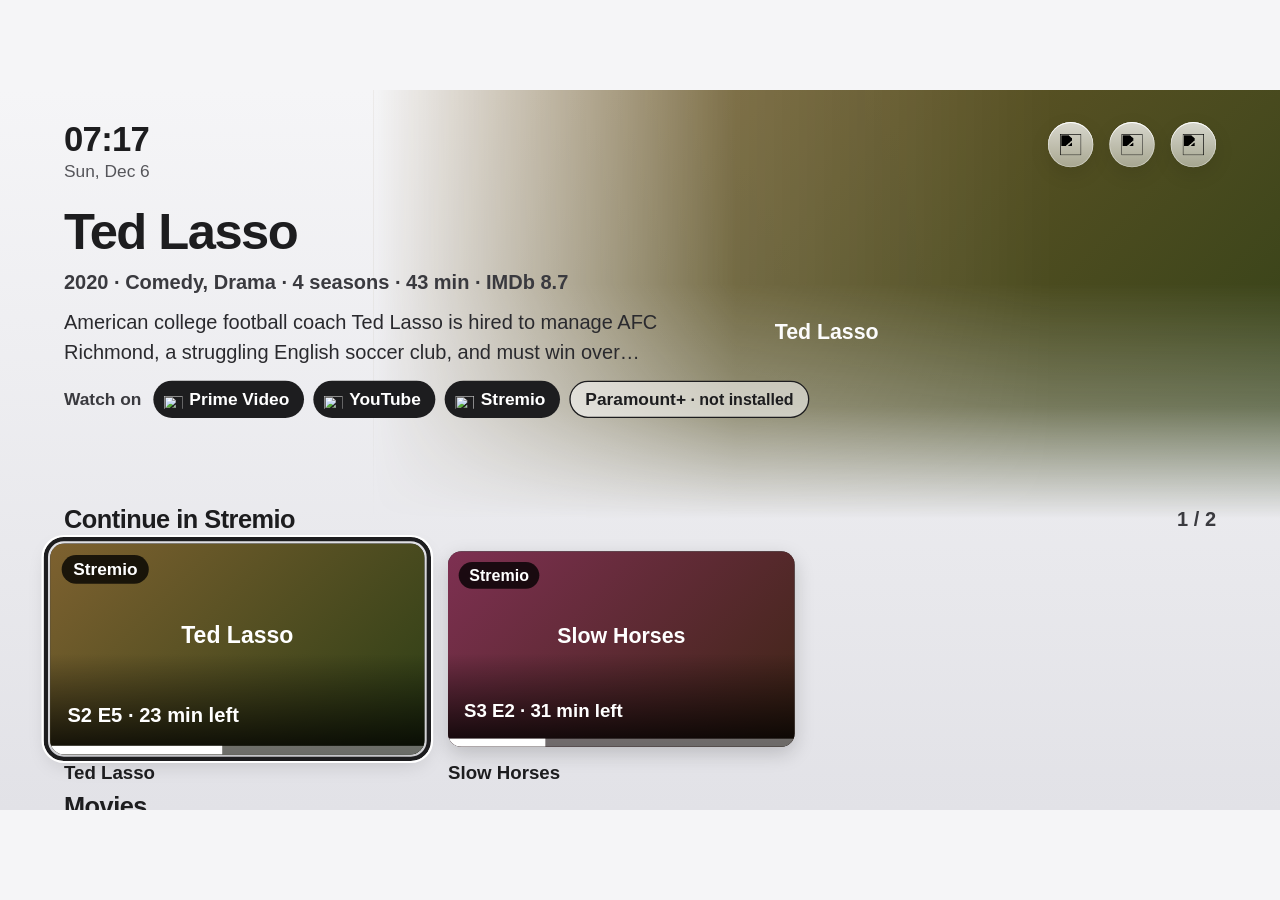
==== mock/index.html @ 28e95ef8 "Add static home screen design mock (mock/)" ====
<!DOCTYPE html>
<html lang="en">
<head>
<meta charset="utf-8">
<title>Free My TV: home mock</title>
<meta name="viewport" content="width=device-width, initial-scale=1">
<link rel="stylesheet" href="mock.css">
</head>
<body>
<div id="stage">
  <div id="sky"><div class="grad day"></div><div class="grad night"></div><div id="lift"></div></div>

  <div id="home" class="layer">
    <div id="hero" class="layer">
      <div class="hslide" id="hs0"></div>
      <div class="hslide" id="hs1"></div>
      <div class="htext" id="ht0"></div>
      <div class="htext" id="ht1"></div>
    </div>
    <div id="topbar"></div>
    <div id="rowsClip"><div id="rows"></div></div>
  </div>

  <div id="drawer" class="layer"></div>
  <div id="scrim" class="layer"></div>
  <div id="sheet" class="layer"></div>
  <div id="toast"></div>
  <div id="hud"></div>
</div>
<script src="data.js"></script>
<script src="mock.js"></script>
</body>
</html>
---- mock/mock.css ----
/*
 * Free My TV: redesigned home, design mock on a fixed 1920 x 1080 stage (scaled to fit the window).
 * Same constraints as web/home.css so it can port: no CSS variables, no grid, no backdrop-filter, only
 * transform and opacity animate. Every position is an explicit pixel value (HomeView.java draws on a Canvas).
 * Night = class "night" on #stage; low-RAM = class "lowram" (no shadows at all).
 */
@font-face {
  font-family: 'Inter';
  src: url('../app/assets/fonts/InterVariable.ttf') format('truetype');
  font-weight: 100 900;
}

html, body { margin: 0; padding: 0; width: 100%; height: 100%; overflow: hidden; background: #F5F5F7; }
body {
  font-family: 'Inter', 'Helvetica Neue', Arial, sans-serif;
  color: #1D1D1F;
  -webkit-font-smoothing: antialiased;
  cursor: default;
}
body.nightbody { background: #0B0B0D; }
button { font: inherit; color: inherit; background: none; border: 0; padding: 0; margin: 0; outline: none; }

#stage { position: absolute; left: 0; top: 0; width: 1920px; height: 1080px; overflow: hidden; -webkit-transform-origin: 0 0; transform-origin: 0 0; }
.layer { position: absolute; left: 0; top: 0; width: 1920px; height: 1080px; }
.abs { position: absolute; }
.clip1 { white-space: nowrap; overflow: hidden; text-overflow: ellipsis; }

/* Symbols: white PNGs tinted by currentColor. */
.sym { position: absolute; display: block; -webkit-filter: brightness(0); filter: brightness(0); }
.night .sym { -webkit-filter: none; filter: none; }
.night .round.focus .sym, .night .dtile.focus .sym, .badge.inst .sym { -webkit-filter: none; filter: none; }
.night .round.focus .sym, .night .dtile.focus .sym, .night .badge.inst .sym { -webkit-filter: brightness(0); filter: brightness(0); }
.round.focus .sym { -webkit-filter: brightness(0); filter: brightness(0); }

/* MARK: - Page background */
#sky { position: absolute; left: 0; top: 0; width: 1920px; height: 1080px; }
#sky .grad { position: absolute; left: 0; top: 0; width: 1920px; height: 1080px; }
#sky .day { background: -webkit-linear-gradient(top, #F5F5F7, #E2E2E7); background: linear-gradient(#F5F5F7, #E2E2E7); }
#sky .night { background: -webkit-linear-gradient(top, #1C1C1E, #0B0B0D); background: linear-gradient(#1C1C1E, #0B0B0D); opacity: 0; }
.night #sky .day { opacity: 0; }
.night #sky .night { opacity: 1; }
#lift { position: absolute; left: 0; top: 0; width: 1920px; height: 1080px; background: #FFF; opacity: 0; -webkit-transition: opacity 0.35s; transition: opacity 0.35s; }
.night #lift { background: #000; }
.drawer-open #lift { opacity: 0.4; }

/* MARK: - Moving parts */
#home, #drawer { -webkit-transition: -webkit-transform 0.38s cubic-bezier(0.32, 0.72, 0.2, 1), opacity 0.3s; transition: transform 0.38s cubic-bezier(0.32, 0.72, 0.2, 1), opacity 0.3s; }
#home { z-index: 1; }
.drawer-open #home { -webkit-transform: translateY(-190px); transform: translateY(-190px); opacity: 0.3; }
.sheet-open #home { opacity: 0.5; }
#drawer { z-index: 2; -webkit-transform: translateY(1080px); transform: translateY(1080px); opacity: 0; pointer-events: none; }
.drawer-open #drawer { -webkit-transform: translateY(0); transform: translateY(0); opacity: 1; pointer-events: auto; }
#scrim { z-index: 3; background: rgba(0, 0, 0, 0.55); opacity: 0; pointer-events: none; -webkit-transition: opacity 0.25s; transition: opacity 0.25s; }
#sheet { z-index: 4; opacity: 0; pointer-events: none; -webkit-transform: translateY(40px); transform: translateY(40px); -webkit-transition: -webkit-transform 0.3s cubic-bezier(0.2, 0.9, 0.3, 1), opacity 0.25s; transition: transform 0.3s cubic-bezier(0.2, 0.9, 0.3, 1), opacity 0.25s; }
.sheet-open #scrim { opacity: 1; pointer-events: auto; }
.sheet-open #sheet { opacity: 1; pointer-events: auto; -webkit-transform: translateY(0); transform: translateY(0); }

/* MARK: - Glass */
.glass {
  background: -webkit-linear-gradient(top, rgba(255, 255, 255, 0.78), rgba(255, 255, 255, 0.5));
  background: linear-gradient(rgba(255, 255, 255, 0.78), rgba(255, 255, 255, 0.5));
  box-shadow: 0 10px 30px rgba(0, 0, 0, 0.1), inset 0 1.5px 0 rgba(255, 255, 255, 0.95), inset 0 0 0 1px rgba(255, 255, 255, 0.5);
}
.night .glass {
  background: -webkit-linear-gradient(top, rgba(44, 44, 48, 0.86), rgba(24, 24, 27, 0.78));
  background: linear-gradient(rgba(44, 44, 48, 0.86), rgba(24, 24, 27, 0.78));
  box-shadow: 0 10px 30px rgba(0, 0, 0, 0.3), inset 0 1.5px 0 rgba(255, 255, 255, 0.12), inset 0 0 0 1px rgba(255, 255, 255, 0.07);
}

/* MARK: - Focus ring: thick border + outline, so focus never relies on color or on the scale alone */
.ring { position: absolute; display: none; border: 6px solid #1D1D1F; outline: 3px solid #FFF; pointer-events: none; }
.night .ring { border-color: #FFF; outline-color: #000; }
.focus > .ring, .focus .ringhost > .ring { display: block; }

/* MARK: - Top bar */
#topbar { position: absolute; left: 0; top: 0; width: 1920px; height: 150px; }
#clockT { position: absolute; left: 96px; top: 46px; width: 260px; height: 56px; line-height: 56px; font-size: 52px; font-weight: 600; letter-spacing: -0.02em; }
#clockD { position: absolute; left: 96px; top: 104px; width: 400px; height: 34px; line-height: 34px; font-size: 26px; font-weight: 500; color: #55555A; }
.night #clockD { color: #B0B0B6; }
.round { position: absolute; top: 48px; width: 68px; height: 68px; border-radius: 34px; color: #1D1D1F; -webkit-transition: -webkit-transform 0.2s cubic-bezier(0.2, 0.9, 0.3, 1.2); transition: transform 0.2s cubic-bezier(0.2, 0.9, 0.3, 1.2); }
.night .round { color: rgba(255, 255, 255, 0.92); }
.round .sym { left: 18px; top: 18px; width: 32px; height: 32px; }
.round .ring { left: -9px; top: -9px; width: 56px; height: 56px; border-radius: 43px; }
.round.focus { background: #FFF; color: #1D1D1F; -webkit-transform: scale(1.1); transform: scale(1.1); }
.round .tip { position: absolute; top: 84px; right: -4px; width: 300px; text-align: right; font-size: 26px; font-weight: 600; white-space: nowrap; opacity: 0; }
.round.focus .tip { opacity: 1; }
.night .round.focus .tip { color: #F5F5F7; }

/* MARK: - Hero: backdrop fades into the page; text on the plain page */
#hero { z-index: 0; }
.hslide { position: absolute; left: 560px; top: 0; width: 1360px; height: 765px; opacity: 0; -webkit-transition: opacity 0.45s; transition: opacity 0.45s; overflow: hidden; }
.hslide.on { opacity: 1; }
.hslide .fb { position: absolute; left: 0; top: 0; width: 1360px; height: 765px; }
.hslide img { position: absolute; left: 0; top: 0; width: 1360px; height: 765px; }
/* The backdrop fades into the page with a mask (left edge and bottom edge), so it matches the day/night page gradient exactly. */
.hslide { -webkit-mask-image: -webkit-linear-gradient(left, rgba(0, 0, 0, 0), rgba(0, 0, 0, 0.85) 40%, #000 75%), -webkit-linear-gradient(top, #000 38%, rgba(0, 0, 0, 0.7) 62%, rgba(0, 0, 0, 0) 84%); -webkit-mask-composite: source-in; mask-image: linear-gradient(to right, rgba(0, 0, 0, 0), rgba(0, 0, 0, 0.85) 40%, #000 75%), linear-gradient(to bottom, #000 38%, rgba(0, 0, 0, 0.7) 62%, rgba(0, 0, 0, 0) 84%); mask-composite: intersect; }

.htext { position: absolute; left: 0; top: 0; width: 1920px; height: 600px; opacity: 0; -webkit-transition: opacity 0.4s; transition: opacity 0.4s; }
.htext.on { opacity: 1; }
.htext .ttl { position: absolute; left: 96px; top: 170px; width: 940px; height: 86px; line-height: 86px; font-size: 76px; font-weight: 700; letter-spacing: -0.03em; }
.htext .meta { position: absolute; left: 96px; top: 268px; width: 940px; height: 40px; line-height: 40px; font-size: 30px; font-weight: 600; color: #3A3A3F; }
.htext .ov { position: absolute; left: 96px; top: 326px; width: 900px; height: 90px; line-height: 45px; font-size: 30px; font-weight: 400; color: #2A2A2E; overflow: hidden; display: -webkit-box; -webkit-line-clamp: 2; -webkit-box-orient: vertical; }
.htext .wt { position: absolute; left: 96px; top: 446px; height: 56px; line-height: 56px; font-size: 26px; font-weight: 600; color: #3A3A3F; }
.night .htext .meta { color: #D8D8DC; }
.night .htext .ov { color: #E8E8EC; }
.night .htext .wt { color: #D8D8DC; }
.badge { position: absolute; top: 436px; height: 56px; line-height: 56px; border-radius: 28px; font-size: 26px; font-weight: 700; white-space: nowrap; text-align: left; }
.badge.inst { background: #1D1D1F; color: #FFF; }
.night .badge.inst { background: #F5F5F7; color: #1D1D1F; }
.badge.other { background: rgba(255, 255, 255, 0.55); color: #1D1D1F; border: 2px solid #1D1D1F; line-height: 52px; height: 52px; margin-top: 2px; }
.night .badge.other { background: rgba(0, 0, 0, 0.3); color: #F5F5F7; border-color: #F5F5F7; }
.badge .sym { left: 16px; top: 14px; width: 28px; height: 28px; }

/* MARK: - Rows */
#rowsClip { position: absolute; left: 0; top: 596px; width: 1920px; height: 484px; overflow: hidden; }
#rows { position: absolute; left: 0; top: 0; width: 1920px; height: 1900px; -webkit-transition: -webkit-transform 0.38s cubic-bezier(0.2, 0.9, 0.3, 1); transition: transform 0.38s cubic-bezier(0.2, 0.9, 0.3, 1); }
.row { position: absolute; left: 0; width: 1920px; }
.rlabel { position: absolute; left: 96px; top: 0; width: 900px; height: 48px; line-height: 48px; font-size: 38px; font-weight: 700; letter-spacing: -0.02em; }
.rcount { position: absolute; right: 96px; top: 0; width: 300px; height: 48px; line-height: 48px; text-align: right; font-size: 30px; font-weight: 600; color: #3A3A3F; opacity: 0; }
.night .rcount { color: #D8D8DC; }
.row.on .rcount { opacity: 1; }
.strip { position: absolute; left: 0; top: 0; width: 1920px; height: 400px; -webkit-transition: -webkit-transform 0.3s cubic-bezier(0.2, 0.9, 0.3, 1); transition: transform 0.3s cubic-bezier(0.2, 0.9, 0.3, 1); }

.card { position: absolute; top: 72px; height: 360px; }
.card .img { position: absolute; left: 0; top: 0; border-radius: 20px; overflow: hidden; background: #2C2C2E; -webkit-transition: -webkit-transform 0.2s cubic-bezier(0.2, 0.9, 0.3, 1.2); transition: transform 0.2s cubic-bezier(0.2, 0.9, 0.3, 1.2); box-shadow: 0 10px 30px rgba(0, 0, 0, 0.18); }
.card .fb, .card img { position: absolute; left: 0; top: 0; width: 100%; height: 100%; }
.fbt { position: absolute; left: 20px; right: 20px; top: 50%; margin-top: -40px; height: 80px; line-height: 40px; text-align: center; font-size: 32px; font-weight: 700; color: #FFF; overflow: hidden; }
.card .ringhost { position: absolute; left: 0; top: 0; -webkit-transition: -webkit-transform 0.2s cubic-bezier(0.2, 0.9, 0.3, 1.2); transition: transform 0.2s cubic-bezier(0.2, 0.9, 0.3, 1.2); }
.card .ring { left: -9px; top: -9px; border-radius: 28px; }
.card.focus .img, .card.focus .ringhost { -webkit-transform: scale(1.08); transform: scale(1.08); }
.card.focus { z-index: 3; }
.card .t { position: absolute; left: 0; top: 0; height: 34px; line-height: 34px; font-size: 28px; font-weight: 700; }
.card .m { position: absolute; left: 0; top: 0; height: 30px; line-height: 30px; font-size: 24px; font-weight: 500; color: #55555A; }
.night .card .m { color: #B8B8BE; }
.card .shade { position: absolute; left: 0; bottom: 0; width: 100%; height: 140px; background: -webkit-linear-gradient(top, rgba(0, 0, 0, 0), rgba(0, 0, 0, 0.85)); background: linear-gradient(rgba(0, 0, 0, 0), rgba(0, 0, 0, 0.85)); }
.card .left { position: absolute; left: 24px; bottom: 34px; height: 40px; line-height: 40px; font-size: 28px; font-weight: 700; color: #FFF; }
.card .bar { position: absolute; left: 0; bottom: 0; width: 100%; height: 12px; background: rgba(255, 255, 255, 0.4); }
.card .bar i { position: absolute; left: 0; top: 0; height: 12px; background: #FFF; }
.card .tag { position: absolute; left: 16px; top: 16px; height: 40px; line-height: 40px; padding: 0 16px; border-radius: 20px; background: rgba(0, 0, 0, 0.78); color: #FFF; font-size: 24px; font-weight: 700; }

/* MARK: - App shelf */
#platter { position: absolute; left: 60px; top: 56px; width: 1800px; height: 206px; border-radius: 62px; }
.tile { position: absolute; top: 96px; width: 196px; height: 126px; border-radius: 22px; color: #FFF; -webkit-transition: -webkit-transform 0.2s cubic-bezier(0.2, 0.9, 0.3, 1.2); transition: transform 0.2s cubic-bezier(0.2, 0.9, 0.3, 1.2); box-shadow: 0 4px 22px rgba(0, 0, 0, 0.18); }
.tile .nm { position: absolute; left: 6px; right: 6px; top: 43px; height: 40px; line-height: 40px; text-align: center; font-size: 28px; font-weight: 700; white-space: nowrap; }
.tile .ring { left: -9px; top: -9px; width: 184px; height: 114px; border-radius: 30px; }
.tile.focus { -webkit-transform: scale(1.14); transform: scale(1.14); z-index: 3; }
.night .tile[data-dark="1"] { background: #3A3A3C !important; }

/* MARK: - Drawer */
#drawerPanel { position: absolute; left: 0; top: 430px; width: 1920px; height: 700px; border-radius: 62px 62px 0 0; }
.dlabel { position: absolute; left: 96px; width: 600px; height: 44px; line-height: 44px; font-size: 34px; font-weight: 700; }
.dtile { position: absolute; width: 300px; height: 150px; border-radius: 28px; color: #1D1D1F; -webkit-transition: -webkit-transform 0.2s cubic-bezier(0.2, 0.9, 0.3, 1.2); transition: transform 0.2s cubic-bezier(0.2, 0.9, 0.3, 1.2); }
.night .dtile { color: #F5F5F7; }
.dtile .sym { left: 28px; top: 40px; width: 52px; height: 52px; }
.dtile .nm { position: absolute; left: 100px; top: 34px; width: 190px; height: 40px; line-height: 40px; font-size: 30px; font-weight: 700; white-space: nowrap; }
.dtile .st { position: absolute; left: 100px; top: 78px; width: 190px; height: 34px; line-height: 34px; font-size: 24px; font-weight: 600; color: #55555A; }
.night .dtile .st { color: #B8B8BE; }
.dtile.off .sym, .dtile.off .nm { opacity: 0.55; }
.dtile.off { border: 3px dashed #55555A; width: 294px; height: 144px; }
.night .dtile.off { border-color: #B8B8BE; }
.dtile .ring { left: -9px; top: -9px; width: 288px; height: 138px; border-radius: 34px; }
.dtile.off .ring { left: -12px; top: -12px; }
.dtile.focus { -webkit-transform: scale(1.06); transform: scale(1.06); z-index: 3; background: #FFF; }
.night .dtile.focus { background: #F5F5F7; color: #1D1D1F; }
.night .dtile.focus .st { color: #55555A; }

/* MARK: - Details sheet */
#sheetPanel { position: absolute; left: 48px; top: 40px; width: 1824px; height: 1000px; border-radius: 48px; overflow: hidden; background: #F5F5F7; box-shadow: 0 30px 80px rgba(0, 0, 0, 0.45); }
.night #sheetPanel { background: #1C1C1E; }
#sBg { position: absolute; left: 560px; top: 0; width: 1264px; height: 711px; opacity: 0.42; overflow: hidden; }
#sBg .fb, #sBg img { position: absolute; left: 0; top: 0; width: 1264px; height: 711px; }
#sFadeL { position: absolute; left: 500px; top: 0; width: 800px; height: 720px; background: -webkit-linear-gradient(left, #F5F5F7, rgba(245, 245, 247, 0)); background: linear-gradient(to right, #F5F5F7, rgba(245, 245, 247, 0)); }
#sFadeB { position: absolute; left: 500px; top: 300px; width: 1324px; height: 420px; background: -webkit-linear-gradient(top, rgba(245, 245, 247, 0), #F5F5F7); background: linear-gradient(rgba(245, 245, 247, 0), #F5F5F7); }
.night #sFadeL { background: -webkit-linear-gradient(left, #1C1C1E, rgba(28, 28, 30, 0)); background: linear-gradient(to right, #1C1C1E, rgba(28, 28, 30, 0)); }
.night #sFadeB { background: -webkit-linear-gradient(top, rgba(28, 28, 30, 0), #1C1C1E); background: linear-gradient(rgba(28, 28, 30, 0), #1C1C1E); }
#sPoster { position: absolute; left: 48px; top: 60px; width: 300px; height: 450px; border-radius: 20px; overflow: hidden; background: #2C2C2E; box-shadow: 0 16px 40px rgba(0, 0, 0, 0.3); }
#sPoster .fb, #sPoster img { position: absolute; left: 0; top: 0; width: 300px; height: 450px; }
#sTitle { position: absolute; left: 392px; bottom: 788px; width: 800px; max-height: 136px; line-height: 68px; font-size: 60px; font-weight: 700; letter-spacing: -0.03em; overflow: hidden; }
#sMeta { position: absolute; left: 392px; top: 224px; width: 800px; height: 42px; line-height: 42px; font-size: 30px; font-weight: 600; color: #3A3A3F; }
#sOv { position: absolute; left: 392px; top: 284px; width: 800px; height: 200px; line-height: 40px; font-size: 28px; color: #1D1D1F; overflow: hidden; display: -webkit-box; -webkit-line-clamp: 5; -webkit-box-orient: vertical; }
#sCast { position: absolute; left: 392px; top: 500px; width: 800px; height: 40px; line-height: 40px; font-size: 28px; font-weight: 600; }
.night #sMeta { color: #D8D8DC; }
.night #sOv, .night #sCast { color: #F5F5F7; }
.btn { position: absolute; top: 580px; height: 84px; border-radius: 42px; background: #1D1D1F; color: #FFF; text-align: center; line-height: 84px; font-size: 30px; font-weight: 700; white-space: nowrap; -webkit-transition: -webkit-transform 0.2s cubic-bezier(0.2, 0.9, 0.3, 1.2); transition: transform 0.2s cubic-bezier(0.2, 0.9, 0.3, 1.2); }
.btn.sec { background: #FFF; color: #1D1D1F; line-height: 78px; height: 78px; border: 3px solid #1D1D1F; }
.night .btn { background: #F5F5F7; color: #1D1D1F; }
.night .btn.sec { background: #2C2C2E; color: #F5F5F7; border-color: #F5F5F7; }
.btn .ring { left: -9px; top: -9px; border-radius: 51px; }
.btn.focus { -webkit-transform: scale(1.05); transform: scale(1.05); }
#sNote { position: absolute; left: 392px; top: 684px; width: 800px; height: 34px; line-height: 34px; font-size: 26px; color: #55555A; }
.night #sNote { color: #B8B8BE; }
#sFoot { position: absolute; left: 48px; top: 930px; width: 1100px; height: 34px; line-height: 34px; font-size: 26px; color: #55555A; }
.night #sFoot { color: #B8B8BE; }
#sWays { position: absolute; left: 1232px; top: 48px; width: 544px; height: 904px; border-radius: 36px; }
#sWays .hd { position: absolute; left: 28px; top: 20px; width: 480px; height: 52px; line-height: 52px; font-size: 36px; font-weight: 700; }
.gh { position: absolute; left: 28px; width: 480px; height: 36px; line-height: 36px; font-size: 24px; font-weight: 800; letter-spacing: 0.1em; color: #55555A; border-bottom: 2px solid #8E8E93; }
.night .gh { color: #B8B8BE; }
.way { position: absolute; left: 20px; width: 504px; height: 64px; border-radius: 18px; }
.way .wn { position: absolute; left: 12px; top: 0; width: 290px; height: 64px; line-height: 64px; font-size: 30px; font-weight: 700; white-space: nowrap; overflow: hidden; }
.way .wn small { font-size: 24px; font-weight: 500; color: #55555A; }
.night .way .wn small { color: #B8B8BE; }
.way .wl { position: absolute; right: 12px; top: 0; width: 190px; height: 64px; line-height: 64px; text-align: right; font-size: 24px; font-weight: 700; white-space: nowrap; }
.way .sym { right: 150px; left: auto; top: 18px; width: 28px; height: 28px; display: none; }
.way.inst .sym { display: block; left: 292px; right: auto; }
.way.dim { opacity: 0.62; }
.way .ring { left: -4px; top: -4px; width: 500px; height: 52px; border-radius: 20px; border-width: 5px; }
.way.focus { background: rgba(255, 255, 255, 0.9); }
.night .way.focus { background: rgba(255, 255, 255, 0.14); }
.way.focus.dim { opacity: 1; }

/* MARK: - Toast */
#toast { position: absolute; left: 460px; top: 960px; width: 1000px; height: 76px; line-height: 76px; text-align: center; border-radius: 38px; background: #1D1D1F; color: #FFF; font-size: 30px; font-weight: 600; opacity: 0; z-index: 9; -webkit-transition: opacity 0.2s; transition: opacity 0.2s; pointer-events: none; }
#toast.on { opacity: 1; }
.night #toast { background: #F5F5F7; color: #1D1D1F; }

/* MARK: - Low-RAM: no shadows at all */
.lowram * { box-shadow: none !important; }
.lowram .glass { border: 2px solid rgba(255, 255, 255, 0.7); }
.lowram.night .glass { border-color: rgba(255, 255, 255, 0.18); }

/* MARK: - Overrides (kept at the end on purpose): inline badges, sheet rows, drawer panel */
.lowram .glass { box-sizing: border-box; }
.htext .badges { position: absolute; left: 96px; top: 436px; width: 1000px; height: 56px; white-space: nowrap; font-size: 0; }
.htext .wt { position: static; display: inline-block; vertical-align: top; margin-right: 18px; }
.badge { position: relative; top: 0; display: inline-block; vertical-align: top; margin-right: 14px; padding: 0 22px; }
.badge.inst { padding-left: 54px; }
.badge.other { margin-top: 0; }
.badge small { font-size: 24px; font-weight: 600; }
.way .wn { left: 52px; width: 290px; }
.way .wl { width: 170px; }
.way.inst .sym { display: block; left: 14px; top: 17px; right: auto; }
#drawerPanel { background: rgba(250, 250, 252, 0.95); }
.night #drawerPanel { background: rgba(30, 30, 33, 0.96); }
.night { color: #F5F5F7; }
.drawer-open #home { -webkit-transform: translateY(-110px); transform: translateY(-110px); opacity: 0.35; }
#rowsClip { -webkit-transition: opacity 0.2s; transition: opacity 0.2s; }
.drawer-open #rowsClip { opacity: 0; }
.row { -webkit-transition: opacity 0.25s; transition: opacity 0.25s; }
.row.above { opacity: 0; }
.sym { object-fit: contain; }
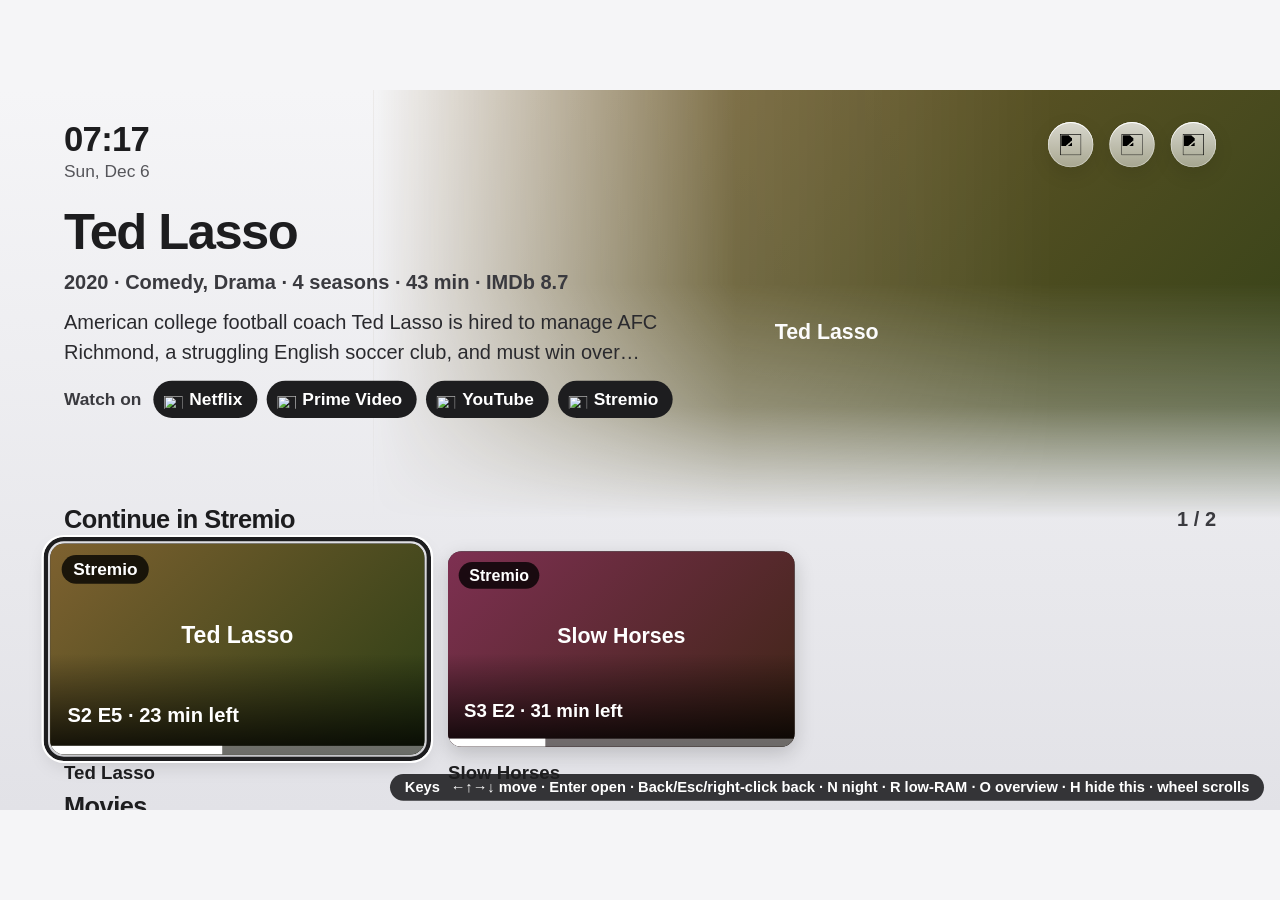
==== commit 54fee457: "Mock: robust keyboard/mouse input, hint strip, overview mode" ====
--- a/mock/index.html
+++ b/mock/index.html
@@ -6,8 +6,8 @@
 <meta name="viewport" content="width=device-width, initial-scale=1">
 <link rel="stylesheet" href="mock.css">
 </head>
-<body>
-<div id="stage">
+<body tabindex="-1">
+<div id="stage" tabindex="-1">
   <div id="sky"><div class="grad day"></div><div class="grad night"></div><div id="lift"></div></div>
 
   <div id="home" class="layer">
@@ -25,8 +25,9 @@
   <div id="scrim" class="layer"></div>
   <div id="sheet" class="layer"></div>
   <div id="toast"></div>
-  <div id="hud"></div>
+  <div id="hint"><b>Keys</b> ←↑→↓ move · Enter open · Back/Esc/right-click back · N night · R low-RAM · O overview · H hide this · wheel scrolls</div>
 </div>
+<div id="ov" style="display:none"></div>
 <script src="data.js"></script>
 <script src="mock.js"></script>
 </body>
--- a/mock/mock.css
+++ b/mock/mock.css
@@ -238,3 +238,24 @@
 .row { -webkit-transition: opacity 0.25s; transition: opacity 0.25s; }
 .row.above { opacity: 0; }
 .sym { object-fit: contain; }
+
+.lowram .hslide, .lowram .htext { -webkit-transition: none; transition: none; }
+
+/* MARK: - Hint strip */
+#hint { position: absolute; right: 24px; bottom: 14px; height: 40px; line-height: 40px; padding: 0 22px; border-radius: 20px; background: rgba(29, 29, 31, 0.88); color: #FFF; font-size: 22px; font-weight: 600; white-space: nowrap; z-index: 20; pointer-events: none; }
+#hint b { margin-right: 10px; }
+#hint.off { display: none; }
+body, #stage { outline: none; }
+
+/* MARK: - Overview (O): normal page scroll, 1920px content scaled to the window width */
+html.ovmode, body.ovmode { overflow-y: auto; overflow-x: hidden; height: auto; }
+#ov { position: relative; width: 100%; background: #E2E2E7; }
+#ov.night { background: #0B0B0D; color: #F5F5F7; }
+.ovwrap { position: absolute; left: 0; top: 0; width: 1920px; -webkit-transform-origin: 0 0; transform-origin: 0 0; background: #F0F0F3; }
+#ov.night .ovwrap { background: #161618; }
+.ovh { position: relative; height: 56px; line-height: 56px; padding-left: 96px; font-size: 30px; font-weight: 800; background: #1D1D1F; color: #FFF; letter-spacing: 0.01em; }
+#ov.night .ovh { background: #F5F5F7; color: #1D1D1F; }
+.ovb { position: relative; width: 1920px; overflow: hidden; }
+.ovdr { position: absolute; left: 0; top: 0; width: 1920px; height: 560px; overflow: hidden; }
+.ovb .row { position: absolute; left: 0; top: 0; opacity: 1 !important; }
+.ovb .rcount { display: none; }
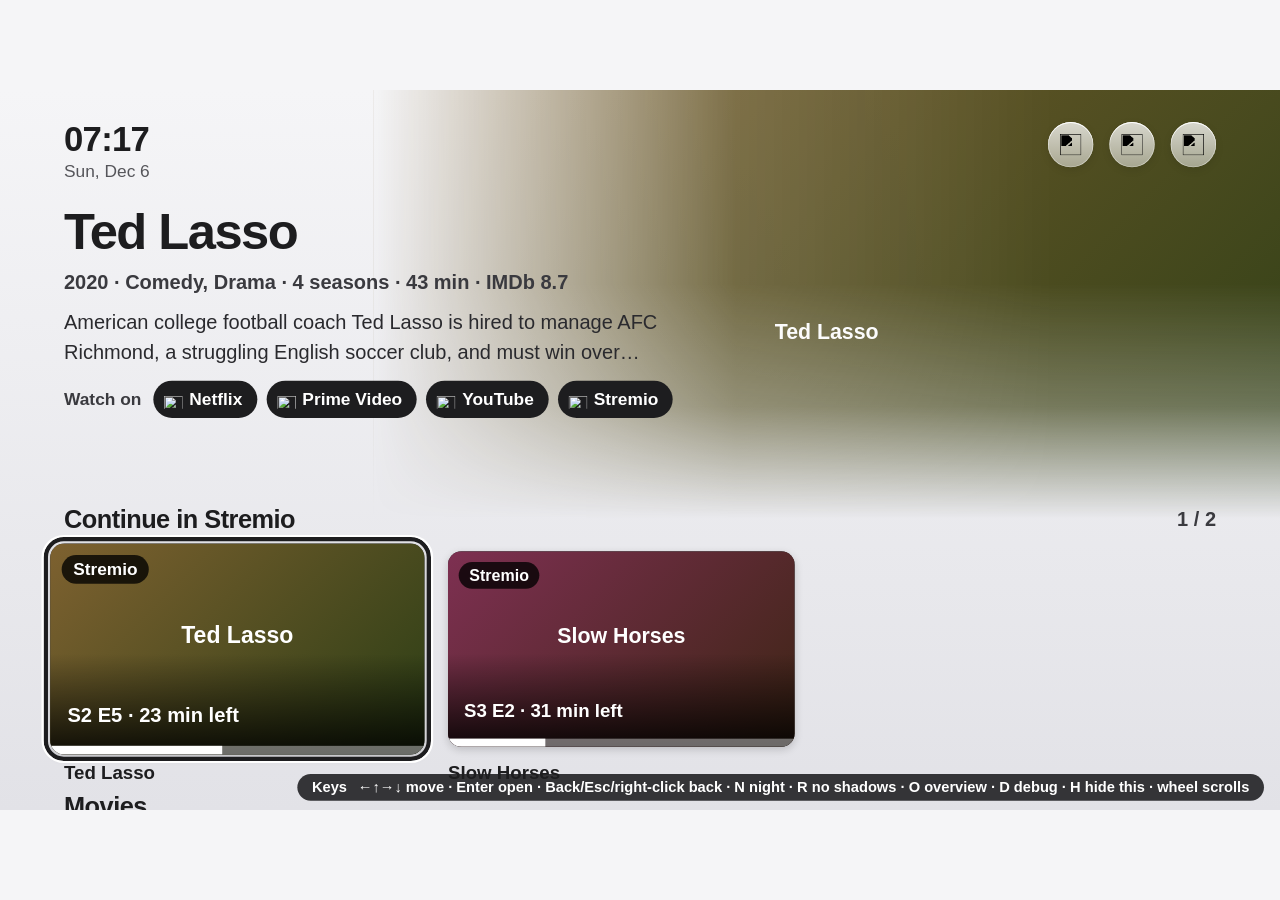
==== commit 61563148: "Mock: performance-plan profile, windowed image loading, debug overlay, real installed set" ====
--- a/mock/index.html
+++ b/mock/index.html
@@ -25,7 +25,8 @@
   <div id="scrim" class="layer"></div>
   <div id="sheet" class="layer"></div>
   <div id="toast"></div>
-  <div id="hint"><b>Keys</b> ←↑→↓ move · Enter open · Back/Esc/right-click back · N night · R low-RAM · O overview · H hide this · wheel scrolls</div>
+  <div id="dbg" style="display:none"></div>
+  <div id="hint"><b>Keys</b> ←↑→↓ move · Enter open · Back/Esc/right-click back · N night · R no shadows · O overview · D debug · H hide this · wheel scrolls</div>
 </div>
 <div id="ov" style="display:none"></div>
 <script src="data.js"></script>
--- a/mock/mock.css
+++ b/mock/mock.css
@@ -59,12 +59,12 @@
 .glass {
   background: -webkit-linear-gradient(top, rgba(255, 255, 255, 0.78), rgba(255, 255, 255, 0.5));
   background: linear-gradient(rgba(255, 255, 255, 0.78), rgba(255, 255, 255, 0.5));
-  box-shadow: 0 10px 30px rgba(0, 0, 0, 0.1), inset 0 1.5px 0 rgba(255, 255, 255, 0.95), inset 0 0 0 1px rgba(255, 255, 255, 0.5);
+  box-shadow: 0 4px 12px rgba(0, 0, 0, 0.1), inset 0 1.5px 0 rgba(255, 255, 255, 0.95), inset 0 0 0 1px rgba(255, 255, 255, 0.5);
 }
 .night .glass {
   background: -webkit-linear-gradient(top, rgba(44, 44, 48, 0.86), rgba(24, 24, 27, 0.78));
   background: linear-gradient(rgba(44, 44, 48, 0.86), rgba(24, 24, 27, 0.78));
-  box-shadow: 0 10px 30px rgba(0, 0, 0, 0.3), inset 0 1.5px 0 rgba(255, 255, 255, 0.12), inset 0 0 0 1px rgba(255, 255, 255, 0.07);
+  box-shadow: 0 4px 12px rgba(0, 0, 0, 0.3), inset 0 1.5px 0 rgba(255, 255, 255, 0.12), inset 0 0 0 1px rgba(255, 255, 255, 0.07);
 }
 
 /* MARK: - Focus ring: thick border + outline, so focus never relies on color or on the scale alone */
@@ -77,7 +77,7 @@
 #clockT { position: absolute; left: 96px; top: 46px; width: 260px; height: 56px; line-height: 56px; font-size: 52px; font-weight: 600; letter-spacing: -0.02em; }
 #clockD { position: absolute; left: 96px; top: 104px; width: 400px; height: 34px; line-height: 34px; font-size: 26px; font-weight: 500; color: #55555A; }
 .night #clockD { color: #B0B0B6; }
-.round { position: absolute; top: 48px; width: 68px; height: 68px; border-radius: 34px; color: #1D1D1F; -webkit-transition: -webkit-transform 0.2s cubic-bezier(0.2, 0.9, 0.3, 1.2); transition: transform 0.2s cubic-bezier(0.2, 0.9, 0.3, 1.2); }
+.round { position: absolute; top: 48px; width: 68px; height: 68px; border-radius: 34px; color: #1D1D1F; -webkit-transition: -webkit-transform 0.15s ease-out; transition: transform 0.15s ease-out; }
 .night .round { color: rgba(255, 255, 255, 0.92); }
 .round .sym { left: 18px; top: 18px; width: 32px; height: 32px; }
 .round .ring { left: -9px; top: -9px; width: 56px; height: 56px; border-radius: 43px; }
@@ -88,14 +88,14 @@
 
 /* MARK: - Hero: backdrop fades into the page; text on the plain page */
 #hero { z-index: 0; }
-.hslide { position: absolute; left: 560px; top: 0; width: 1360px; height: 765px; opacity: 0; -webkit-transition: opacity 0.45s; transition: opacity 0.45s; overflow: hidden; }
+.hslide { position: absolute; left: 560px; top: 0; width: 1360px; height: 765px; opacity: 0; -webkit-transition: opacity 0.15s; transition: opacity 0.15s; overflow: hidden; }
 .hslide.on { opacity: 1; }
 .hslide .fb { position: absolute; left: 0; top: 0; width: 1360px; height: 765px; }
 .hslide img { position: absolute; left: 0; top: 0; width: 1360px; height: 765px; }
 /* The backdrop fades into the page with a mask (left edge and bottom edge), so it matches the day/night page gradient exactly. */
 .hslide { -webkit-mask-image: -webkit-linear-gradient(left, rgba(0, 0, 0, 0), rgba(0, 0, 0, 0.85) 40%, #000 75%), -webkit-linear-gradient(top, #000 38%, rgba(0, 0, 0, 0.7) 62%, rgba(0, 0, 0, 0) 84%); -webkit-mask-composite: source-in; mask-image: linear-gradient(to right, rgba(0, 0, 0, 0), rgba(0, 0, 0, 0.85) 40%, #000 75%), linear-gradient(to bottom, #000 38%, rgba(0, 0, 0, 0.7) 62%, rgba(0, 0, 0, 0) 84%); mask-composite: intersect; }
 
-.htext { position: absolute; left: 0; top: 0; width: 1920px; height: 600px; opacity: 0; -webkit-transition: opacity 0.4s; transition: opacity 0.4s; }
+.htext { position: absolute; left: 0; top: 0; width: 1920px; height: 600px; opacity: 0; -webkit-transition: opacity 0.15s; transition: opacity 0.15s; }
 .htext.on { opacity: 1; }
 .htext .ttl { position: absolute; left: 96px; top: 170px; width: 940px; height: 86px; line-height: 86px; font-size: 76px; font-weight: 700; letter-spacing: -0.03em; }
 .htext .meta { position: absolute; left: 96px; top: 268px; width: 940px; height: 40px; line-height: 40px; font-size: 30px; font-weight: 600; color: #3A3A3F; }
@@ -122,10 +122,10 @@
 .strip { position: absolute; left: 0; top: 0; width: 1920px; height: 400px; -webkit-transition: -webkit-transform 0.3s cubic-bezier(0.2, 0.9, 0.3, 1); transition: transform 0.3s cubic-bezier(0.2, 0.9, 0.3, 1); }
 
 .card { position: absolute; top: 72px; height: 360px; }
-.card .img { position: absolute; left: 0; top: 0; border-radius: 20px; overflow: hidden; background: #2C2C2E; -webkit-transition: -webkit-transform 0.2s cubic-bezier(0.2, 0.9, 0.3, 1.2); transition: transform 0.2s cubic-bezier(0.2, 0.9, 0.3, 1.2); box-shadow: 0 10px 30px rgba(0, 0, 0, 0.18); }
+.card .img { position: absolute; left: 0; top: 0; border-radius: 20px; overflow: hidden; background: #2C2C2E; -webkit-transition: -webkit-transform 0.15s ease-out; transition: transform 0.15s ease-out; box-shadow: 0 4px 12px rgba(0, 0, 0, 0.18); }
 .card .fb, .card img { position: absolute; left: 0; top: 0; width: 100%; height: 100%; }
 .fbt { position: absolute; left: 20px; right: 20px; top: 50%; margin-top: -40px; height: 80px; line-height: 40px; text-align: center; font-size: 32px; font-weight: 700; color: #FFF; overflow: hidden; }
-.card .ringhost { position: absolute; left: 0; top: 0; -webkit-transition: -webkit-transform 0.2s cubic-bezier(0.2, 0.9, 0.3, 1.2); transition: transform 0.2s cubic-bezier(0.2, 0.9, 0.3, 1.2); }
+.card .ringhost { position: absolute; left: 0; top: 0; -webkit-transition: -webkit-transform 0.15s ease-out; transition: transform 0.15s ease-out; }
 .card .ring { left: -9px; top: -9px; border-radius: 28px; }
 .card.focus .img, .card.focus .ringhost { -webkit-transform: scale(1.08); transform: scale(1.08); }
 .card.focus { z-index: 3; }
@@ -140,7 +140,7 @@
 
 /* MARK: - App shelf */
 #platter { position: absolute; left: 60px; top: 56px; width: 1800px; height: 206px; border-radius: 62px; }
-.tile { position: absolute; top: 96px; width: 196px; height: 126px; border-radius: 22px; color: #FFF; -webkit-transition: -webkit-transform 0.2s cubic-bezier(0.2, 0.9, 0.3, 1.2); transition: transform 0.2s cubic-bezier(0.2, 0.9, 0.3, 1.2); box-shadow: 0 4px 22px rgba(0, 0, 0, 0.18); }
+.tile { position: absolute; top: 96px; width: 196px; height: 126px; border-radius: 22px; color: #FFF; -webkit-transition: -webkit-transform 0.15s ease-out; transition: transform 0.15s ease-out; box-shadow: 0 4px 12px rgba(0, 0, 0, 0.18); }
 .tile .nm { position: absolute; left: 6px; right: 6px; top: 43px; height: 40px; line-height: 40px; text-align: center; font-size: 28px; font-weight: 700; white-space: nowrap; }
 .tile .ring { left: -9px; top: -9px; width: 184px; height: 114px; border-radius: 30px; }
 .tile.focus { -webkit-transform: scale(1.14); transform: scale(1.14); z-index: 3; }
@@ -149,7 +149,7 @@
 /* MARK: - Drawer */
 #drawerPanel { position: absolute; left: 0; top: 430px; width: 1920px; height: 700px; border-radius: 62px 62px 0 0; }
 .dlabel { position: absolute; left: 96px; width: 600px; height: 44px; line-height: 44px; font-size: 34px; font-weight: 700; }
-.dtile { position: absolute; width: 300px; height: 150px; border-radius: 28px; color: #1D1D1F; -webkit-transition: -webkit-transform 0.2s cubic-bezier(0.2, 0.9, 0.3, 1.2); transition: transform 0.2s cubic-bezier(0.2, 0.9, 0.3, 1.2); }
+.dtile { position: absolute; width: 300px; height: 150px; border-radius: 28px; color: #1D1D1F; -webkit-transition: -webkit-transform 0.15s ease-out; transition: transform 0.15s ease-out; }
 .night .dtile { color: #F5F5F7; }
 .dtile .sym { left: 28px; top: 40px; width: 52px; height: 52px; }
 .dtile .nm { position: absolute; left: 100px; top: 34px; width: 190px; height: 40px; line-height: 40px; font-size: 30px; font-weight: 700; white-space: nowrap; }
@@ -165,7 +165,7 @@
 .night .dtile.focus .st { color: #55555A; }
 
 /* MARK: - Details sheet */
-#sheetPanel { position: absolute; left: 48px; top: 40px; width: 1824px; height: 1000px; border-radius: 48px; overflow: hidden; background: #F5F5F7; box-shadow: 0 30px 80px rgba(0, 0, 0, 0.45); }
+#sheetPanel { position: absolute; left: 48px; top: 40px; width: 1824px; height: 1000px; border-radius: 48px; overflow: hidden; background: #F5F5F7; box-shadow: 0 4px 12px rgba(0, 0, 0, 0.45); }
 .night #sheetPanel { background: #1C1C1E; }
 #sBg { position: absolute; left: 560px; top: 0; width: 1264px; height: 711px; opacity: 0.42; overflow: hidden; }
 #sBg .fb, #sBg img { position: absolute; left: 0; top: 0; width: 1264px; height: 711px; }
@@ -173,7 +173,7 @@
 #sFadeB { position: absolute; left: 500px; top: 300px; width: 1324px; height: 420px; background: -webkit-linear-gradient(top, rgba(245, 245, 247, 0), #F5F5F7); background: linear-gradient(rgba(245, 245, 247, 0), #F5F5F7); }
 .night #sFadeL { background: -webkit-linear-gradient(left, #1C1C1E, rgba(28, 28, 30, 0)); background: linear-gradient(to right, #1C1C1E, rgba(28, 28, 30, 0)); }
 .night #sFadeB { background: -webkit-linear-gradient(top, rgba(28, 28, 30, 0), #1C1C1E); background: linear-gradient(rgba(28, 28, 30, 0), #1C1C1E); }
-#sPoster { position: absolute; left: 48px; top: 60px; width: 300px; height: 450px; border-radius: 20px; overflow: hidden; background: #2C2C2E; box-shadow: 0 16px 40px rgba(0, 0, 0, 0.3); }
+#sPoster { position: absolute; left: 48px; top: 60px; width: 300px; height: 450px; border-radius: 20px; overflow: hidden; background: #2C2C2E; box-shadow: 0 4px 12px rgba(0, 0, 0, 0.3); }
 #sPoster .fb, #sPoster img { position: absolute; left: 0; top: 0; width: 300px; height: 450px; }
 #sTitle { position: absolute; left: 392px; bottom: 788px; width: 800px; max-height: 136px; line-height: 68px; font-size: 60px; font-weight: 700; letter-spacing: -0.03em; overflow: hidden; }
 #sMeta { position: absolute; left: 392px; top: 224px; width: 800px; height: 42px; line-height: 42px; font-size: 30px; font-weight: 600; color: #3A3A3F; }
@@ -181,7 +181,7 @@
 #sCast { position: absolute; left: 392px; top: 500px; width: 800px; height: 40px; line-height: 40px; font-size: 28px; font-weight: 600; }
 .night #sMeta { color: #D8D8DC; }
 .night #sOv, .night #sCast { color: #F5F5F7; }
-.btn { position: absolute; top: 580px; height: 84px; border-radius: 42px; background: #1D1D1F; color: #FFF; text-align: center; line-height: 84px; font-size: 30px; font-weight: 700; white-space: nowrap; -webkit-transition: -webkit-transform 0.2s cubic-bezier(0.2, 0.9, 0.3, 1.2); transition: transform 0.2s cubic-bezier(0.2, 0.9, 0.3, 1.2); }
+.btn { position: absolute; top: 580px; height: 84px; border-radius: 42px; background: #1D1D1F; color: #FFF; text-align: center; line-height: 84px; font-size: 30px; font-weight: 700; white-space: nowrap; -webkit-transition: -webkit-transform 0.15s ease-out; transition: transform 0.15s ease-out; }
 .btn.sec { background: #FFF; color: #1D1D1F; line-height: 78px; height: 78px; border: 3px solid #1D1D1F; }
 .night .btn { background: #F5F5F7; color: #1D1D1F; }
 .night .btn.sec { background: #2C2C2E; color: #F5F5F7; border-color: #F5F5F7; }
@@ -213,7 +213,7 @@
 #toast.on { opacity: 1; }
 .night #toast { background: #F5F5F7; color: #1D1D1F; }
 
-/* MARK: - Low-RAM: no shadows at all */
+/* MARK: - ?lowram / R: lighter variant, no shadows at all */
 .lowram * { box-shadow: none !important; }
 .lowram .glass { border: 2px solid rgba(255, 255, 255, 0.7); }
 .lowram.night .glass { border-color: rgba(255, 255, 255, 0.18); }
@@ -259,3 +259,9 @@
 .ovdr { position: absolute; left: 0; top: 0; width: 1920px; height: 560px; overflow: hidden; }
 .ovb .row { position: absolute; left: 0; top: 0; opacity: 1 !important; }
 .ovb .rcount { display: none; }
+
+#dbg { position: absolute; left: 24px; top: 24px; padding: 14px 22px; border-radius: 16px; background: rgba(0, 0, 0, 0.88); color: #FFF; font-size: 26px; line-height: 38px; z-index: 30; pointer-events: none; font-weight: 500; }
+#dbg b { font-weight: 800; color: #FFE27A; }
+#dbg small { font-size: 24px; color: #DDD; }
+.ovnote { position: absolute; left: 96px; top: 24px; width: 1500px; font-size: 30px; line-height: 44px; }
+.ovb #sheetPanel, .ovb > div[style] { }
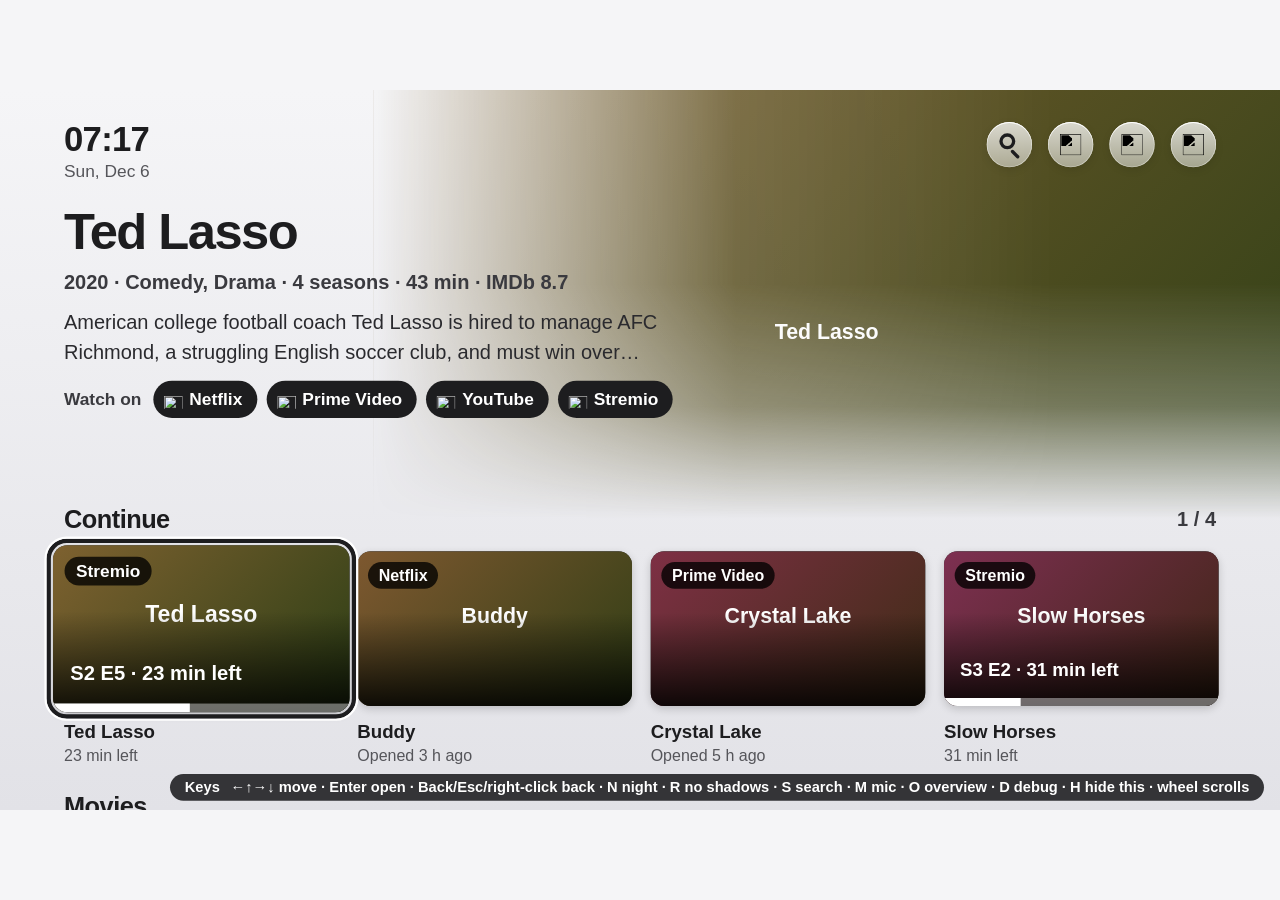
==== commit 95e4c3a1: "mock: Search screen (keyboard, mic, results) and Continue row (launches + Stremio, max 4)" ====
--- a/mock/index.html
+++ b/mock/index.html
@@ -22,14 +22,16 @@
   </div>
 
   <div id="drawer" class="layer"></div>
+  <div id="search" class="layer"></div>
   <div id="scrim" class="layer"></div>
   <div id="sheet" class="layer"></div>
   <div id="toast"></div>
   <div id="dbg" style="display:none"></div>
-  <div id="hint"><b>Keys</b> ←↑→↓ move · Enter open · Back/Esc/right-click back · N night · R no shadows · O overview · D debug · H hide this · wheel scrolls</div>
+  <div id="hint"><b>Keys</b> ←↑→↓ move · Enter open · Back/Esc/right-click back · N night · R no shadows · S search · M mic · O overview · D debug · H hide this · wheel scrolls</div>
 </div>
 <div id="ov" style="display:none"></div>
 <script src="data.js"></script>
 <script src="mock.js"></script>
+<script src="search.js"></script>
 </body>
 </html>
--- a/mock/mock.css
+++ b/mock/mock.css
@@ -260,8 +260,74 @@
 .ovb .row { position: absolute; left: 0; top: 0; opacity: 1 !important; }
 .ovb .rcount { display: none; }
 
-#dbg { position: absolute; left: 24px; top: 24px; padding: 14px 22px; border-radius: 16px; background: rgba(0, 0, 0, 0.88); color: #FFF; font-size: 26px; line-height: 38px; z-index: 30; pointer-events: none; font-weight: 500; }
+#dbg { position: absolute; left: 24px; bottom: 72px; padding: 14px 22px; border-radius: 16px; background: rgba(0, 0, 0, 0.88); color: #FFF; font-size: 26px; line-height: 38px; z-index: 30; pointer-events: none; font-weight: 500; }
 #dbg b { font-weight: 800; color: #FFE27A; }
 #dbg small { font-size: 24px; color: #DDD; }
 .ovnote { position: absolute; left: 96px; top: 24px; width: 1500px; font-size: 30px; line-height: 44px; }
 .ovb #sheetPanel, .ovb > div[style] { }
+
+/* MARK: - Search */
+#search { z-index: 2; opacity: 0; pointer-events: none; -webkit-transition: opacity 0.15s; transition: opacity 0.15s; }
+.search-open #search { opacity: 1; pointer-events: auto; }
+.search-open #home { opacity: 0; }
+.sbg { position: absolute; left: 0; top: 0; width: 1920px; height: 1080px; background: -webkit-linear-gradient(top, #F5F5F7, #E2E2E7); background: linear-gradient(#F5F5F7, #E2E2E7); }
+.night .sbg { background: -webkit-linear-gradient(top, #1C1C1E, #0B0B0D); background: linear-gradient(#1C1C1E, #0B0B0D); }
+.magico { position: absolute; left: 16px; top: 14px; width: 40px; height: 40px; }
+.magico .mc { position: absolute; left: 3px; top: 3px; width: 24px; height: 24px; border: 5px solid currentColor; border-radius: 17px; box-sizing: border-box; }
+.magico .mh { position: absolute; left: 21px; top: 26px; width: 16px; height: 5px; background: currentColor; border-radius: 3px; -webkit-transform-origin: 0 50%; transform-origin: 0 50%; -webkit-transform: rotate(45deg); transform: rotate(45deg); }
+.round .magico { color: inherit; }
+.sfield { position: absolute; left: 96px; top: 40px; width: 1180px; height: 96px; border-radius: 48px; overflow: hidden; }
+.sfield .magico { color: #1D1D1F; }
+.night .sfield .magico { color: #F5F5F7; }
+.sq { position: absolute; left: 100px; top: 0; width: 1050px; height: 96px; line-height: 96px; font-size: 52px; font-weight: 600; white-space: nowrap; overflow: hidden; }
+.sq .ph { color: #55555A; font-weight: 500; font-size: 44px; }
+.night .sq .ph { color: #B8B8BE; }
+.caret { display: inline-block; width: 4px; height: 58px; margin-left: 4px; vertical-align: middle; background: currentColor; -webkit-animation: blink 1s steps(1) infinite; animation: blink 1s steps(1) infinite; }
+@-webkit-keyframes blink { 0% { opacity: 1; } 50% { opacity: 0; } }
+@keyframes blink { 0% { opacity: 1; } 50% { opacity: 0; } }
+.lvl { display: inline-block; height: 60px; margin-left: 24px; vertical-align: middle; white-space: nowrap; }
+.lvl i { display: inline-block; width: 12px; height: 56px; margin-right: 10px; border-radius: 6px; background: currentColor; vertical-align: middle; -webkit-transform: scaleY(0.25); transform: scaleY(0.25); -webkit-animation: lvl 0.5s ease-in-out infinite alternate; animation: lvl 0.5s ease-in-out infinite alternate; }
+@-webkit-keyframes lvl { to { -webkit-transform: scaleY(1); } }
+@keyframes lvl { to { transform: scaleY(1); } }
+.smic { position: absolute; left: 1304px; top: 40px; width: 260px; height: 96px; border-radius: 48px; -webkit-transition: -webkit-transform 0.15s ease-out; transition: transform 0.15s ease-out; }
+.smic.focus { background: #FFF; color: #1D1D1F; -webkit-transform: scale(1.06); transform: scale(1.06); }
+.smic .ring { left: -9px; top: -9px; width: 250px; height: 86px; }
+.smic .mlab { position: absolute; left: 92px; top: 0; width: 160px; height: 96px; line-height: 96px; font-size: 32px; font-weight: 700; white-space: nowrap; }
+.mic { position: absolute; left: 30px; top: 24px; width: 40px; height: 48px; }
+.mic div { position: absolute; background: currentColor; box-sizing: border-box; }
+.mic .mb { left: 12px; top: 0; width: 16px; height: 28px; border-radius: 9px; }
+.mic .ma { left: 5px; top: 14px; width: 30px; height: 20px; background: none; border: 4px solid currentColor; border-top: 0; border-radius: 0 0 16px 16px; }
+.mic .ms { left: 18px; top: 33px; width: 4px; height: 8px; }
+.mic .mt { left: 11px; top: 42px; width: 18px; height: 4px; border-radius: 2px; }
+.skb { position: absolute; left: 96px; top: 196px; width: 560px; height: 650px; }
+.skey { position: absolute; height: 84px; border-radius: 20px; text-align: center; font-size: 42px; font-weight: 700; text-transform: uppercase; -webkit-transition: -webkit-transform 0.15s ease-out; transition: transform 0.15s ease-out; }
+.skey .ring { left: -9px; top: -9px; }
+.skey.focus { background: #FFF; color: #1D1D1F; -webkit-transform: scale(1.1); transform: scale(1.1); z-index: 3; }
+.sres { position: absolute; left: 720px; top: 190px; width: 1104px; height: 880px; }
+.sres .rlabel { width: 900px; }
+.snote { position: absolute; left: 0; height: 40px; line-height: 40px; width: 1000px; font-size: 30px; font-weight: 500; color: #3A3A3F; }
+.night .snote { color: #D8D8DC; }
+.sempty { position: absolute; left: 0; top: 0; width: 1100px; height: 80px; line-height: 80px; font-size: 56px; font-weight: 700; letter-spacing: -0.02em; white-space: nowrap; overflow: hidden; }
+.schip { position: absolute; height: 64px; border-radius: 32px; text-align: center; line-height: 64px; font-size: 30px; font-weight: 700; white-space: nowrap; -webkit-transition: -webkit-transform 0.15s ease-out; transition: transform 0.15s ease-out; }
+.schip .ring { left: -9px; top: -9px; width: auto; height: auto; }
+.schip.focus { background: #FFF; color: #1D1D1F; -webkit-transform: scale(1.06); transform: scale(1.06); z-index: 3; }
+.shero { position: absolute; left: 0; top: 0; width: 1104px; height: 340px; border-radius: 28px; background: #2C2C2E; color: #FFF; -webkit-transition: -webkit-transform 0.15s ease-out; transition: transform 0.15s ease-out; }
+.shero.focus { -webkit-transform: scale(1.03); transform: scale(1.03); z-index: 3; }
+.shero .shbg { position: absolute; left: 0; top: 0; width: 1104px; height: 340px; border-radius: 28px; overflow: hidden; }
+.shero .shbg .fb, .shero .shbg img { position: absolute; left: 0; top: 0; width: 1104px; height: 340px; }
+.shero .shshade { position: absolute; left: 0; top: 0; width: 1104px; height: 340px; border-radius: 28px; background: -webkit-linear-gradient(left, rgba(0, 0, 0, 0.92), rgba(0, 0, 0, 0.82) 45%, rgba(0, 0, 0, 0.25)); background: linear-gradient(to right, rgba(0, 0, 0, 0.92), rgba(0, 0, 0, 0.82) 45%, rgba(0, 0, 0, 0.25)); }
+.shero .shtag { position: absolute; left: 40px; top: 22px; height: 40px; line-height: 40px; padding: 0 18px; border-radius: 20px; background: #FFF; color: #1D1D1F; font-size: 26px; font-weight: 800; }
+.shero .shtt { position: absolute; left: 40px; top: 70px; width: 900px; height: 64px; line-height: 64px; font-size: 54px; font-weight: 700; letter-spacing: -0.03em; }
+.shero .shmeta { position: absolute; left: 40px; top: 136px; width: 900px; height: 36px; line-height: 36px; font-size: 28px; font-weight: 600; color: #F0F0F2; }
+.shero .shov { position: absolute; left: 40px; top: 182px; width: 760px; height: 80px; line-height: 40px; font-size: 28px; color: #FFF; overflow: hidden; display: -webkit-box; -webkit-line-clamp: 2; -webkit-box-orient: vertical; }
+.sbadges { position: absolute; left: 40px; top: 274px; height: 56px; white-space: nowrap; font-size: 0; }
+.shero .badge.inst { background: #FFF; color: #1D1D1F; }
+.shero .badge.inst .sym { -webkit-filter: brightness(0); filter: brightness(0); }
+.shero .ring { left: -9px; top: -9px; width: 1092px; height: 328px; }
+.sclip { position: absolute; left: -40px; width: 1240px; height: 300px; overflow: hidden; }
+.sstrip { position: absolute; left: 0; top: 0; width: 3600px; height: 300px; -webkit-transition: -webkit-transform 0.2s ease-out; transition: transform 0.2s ease-out; }
+.sstrip .card { top: 16px; }
+.sres .tile { width: 196px; height: 126px; }
+.ovb #search { position: absolute; }
+.lvl { vertical-align: top; margin-top: 18px; }
+.lvl i { vertical-align: top; margin-top: 0; }
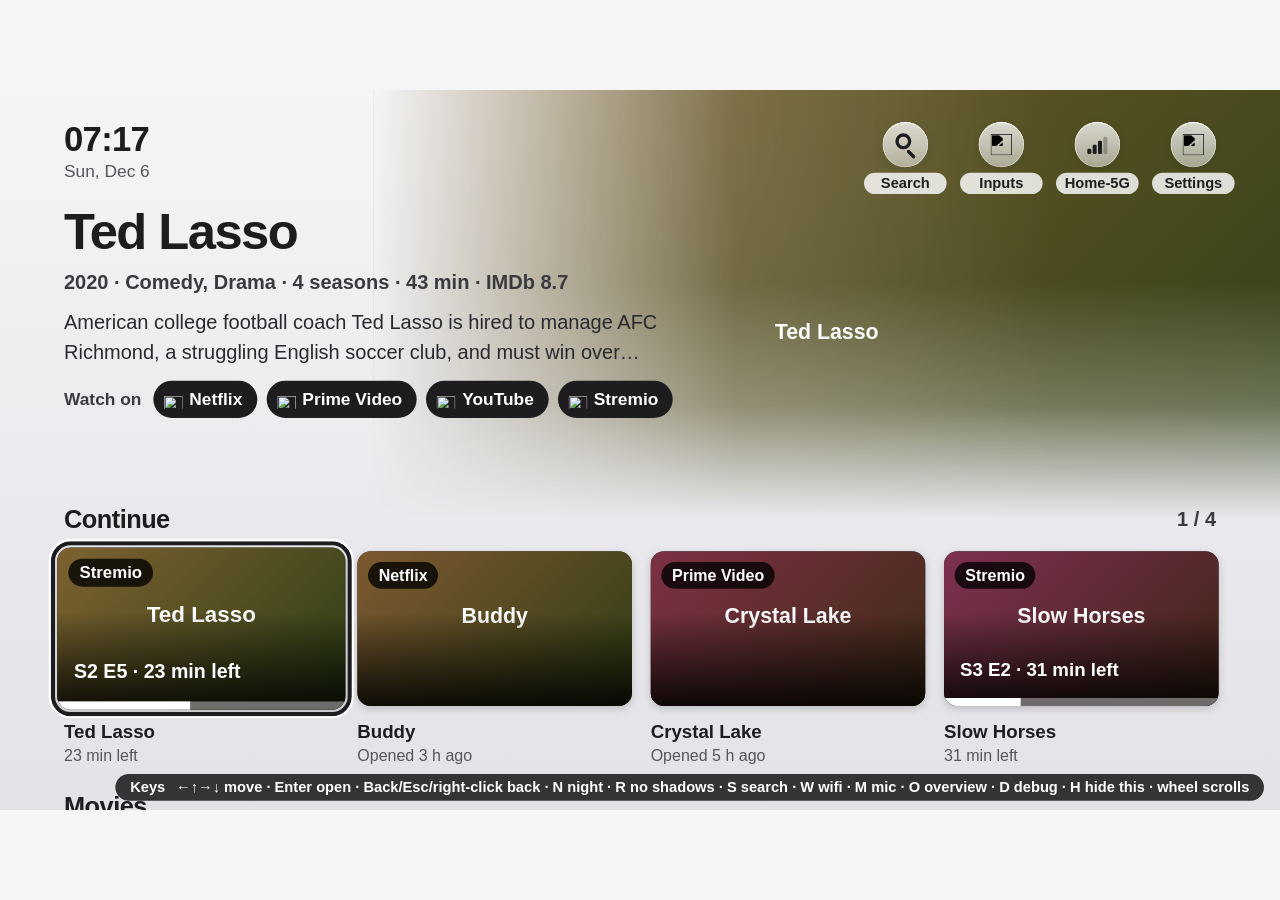
==== commit 0302f610: "mock: top bar Search/Inputs/Wi-Fi/Settings with labels, offline state, search list bottom padding" ====
--- a/mock/index.html
+++ b/mock/index.html
@@ -27,7 +27,7 @@
   <div id="sheet" class="layer"></div>
   <div id="toast"></div>
   <div id="dbg" style="display:none"></div>
-  <div id="hint"><b>Keys</b> ←↑→↓ move · Enter open · Back/Esc/right-click back · N night · R no shadows · S search · M mic · O overview · D debug · H hide this · wheel scrolls</div>
+  <div id="hint"><b>Keys</b> ←↑→↓ move · Enter open · Back/Esc/right-click back · N night · R no shadows · S search · W wifi · M mic · O overview · D debug · H hide this · wheel scrolls</div>
 </div>
 <div id="ov" style="display:none"></div>
 <script src="data.js"></script>
--- a/mock/mock.css
+++ b/mock/mock.css
@@ -82,9 +82,15 @@
 .round .sym { left: 18px; top: 18px; width: 32px; height: 32px; }
 .round .ring { left: -9px; top: -9px; width: 56px; height: 56px; border-radius: 43px; }
 .round.focus { background: #FFF; color: #1D1D1F; -webkit-transform: scale(1.1); transform: scale(1.1); }
-.round .tip { position: absolute; top: 84px; right: -4px; width: 300px; text-align: right; font-size: 26px; font-weight: 600; white-space: nowrap; opacity: 0; }
-.round.focus .tip { opacity: 1; }
-.night .round.focus .tip { color: #F5F5F7; }
+.round .tip { position: absolute; top: 76px; left: -28px; width: 124px; height: 32px; line-height: 32px; text-align: center; font-size: 22px; font-weight: 700; color: #1D1D1F; background: rgba(255, 255, 255, 0.82); border-radius: 16px; white-space: nowrap; overflow: hidden; text-overflow: ellipsis; }
+.night .round .tip { color: #F5F5F7; background: rgba(0, 0, 0, 0.55); }
+.round.focus .tip { background: #FFF; color: #1D1D1F; }
+.wifi { position: absolute; left: 17px; top: 17px; width: 34px; height: 34px; }
+.wifi .wb { position: absolute; bottom: 3px; width: 6px; border-radius: 2px; background: currentColor; opacity: 0.3; }
+.wifi .wb.on { opacity: 1; }
+.wifi .wb:nth-child(1) { left: 2px; height: 8px; } .wifi .wb:nth-child(2) { left: 10px; height: 14px; } .wifi .wb:nth-child(3) { left: 18px; height: 20px; } .wifi .wb:nth-child(4) { left: 26px; height: 26px; }
+.wifi .wslash { display: none; position: absolute; left: -4px; top: 14px; width: 42px; height: 5px; border-radius: 3px; background: currentColor; box-shadow: 0 0 0 2px #FFF; -webkit-transform: rotate(-45deg); transform: rotate(-45deg); }
+.night .wifi .wslash { box-shadow: 0 0 0 2px #1D1D1F; }
 
 /* MARK: - Hero: backdrop fades into the page; text on the plain page */
 #hero { z-index: 0; }
@@ -127,7 +133,7 @@
 .fbt { position: absolute; left: 20px; right: 20px; top: 50%; margin-top: -40px; height: 80px; line-height: 40px; text-align: center; font-size: 32px; font-weight: 700; color: #FFF; overflow: hidden; }
 .card .ringhost { position: absolute; left: 0; top: 0; -webkit-transition: -webkit-transform 0.15s ease-out; transition: transform 0.15s ease-out; }
 .card .ring { left: -9px; top: -9px; border-radius: 28px; }
-.card.focus .img, .card.focus .ringhost { -webkit-transform: scale(1.08); transform: scale(1.08); }
+.card.focus .img, .card.focus .ringhost { -webkit-transform: scale(1.05); transform: scale(1.05); }   /* 1.05 + ring stays inside the 28 px gap between cards */
 .card.focus { z-index: 3; }
 .card .t { position: absolute; left: 0; top: 0; height: 34px; line-height: 34px; font-size: 28px; font-weight: 700; }
 .card .m { position: absolute; left: 0; top: 0; height: 30px; line-height: 30px; font-size: 24px; font-weight: 500; color: #55555A; }
@@ -324,9 +330,12 @@
 .shero .badge.inst { background: #FFF; color: #1D1D1F; }
 .shero .badge.inst .sym { -webkit-filter: brightness(0); filter: brightness(0); }
 .shero .ring { left: -9px; top: -9px; width: 1092px; height: 328px; }
-.sclip { position: absolute; left: -40px; width: 1240px; height: 300px; overflow: hidden; }
-.sstrip { position: absolute; left: 0; top: 0; width: 3600px; height: 300px; -webkit-transition: -webkit-transform 0.2s ease-out; transition: transform 0.2s ease-out; }
-.sstrip .card { top: 16px; }
+/* vertical result list */
+.sclip { position: absolute; left: -40px; top: 0; width: 1184px; height: 800px; overflow: hidden; }
+.sstrip { position: absolute; left: 0; top: 0; width: 1184px; height: 4000px; -webkit-transition: -webkit-transform 0.15s ease-out; transition: transform 0.15s ease-out; }
+.sstrip .shero { position: absolute; }
+.scount { position: absolute; left: 860px; top: -54px; width: 244px; height: 44px; line-height: 44px; text-align: right; font-size: 32px; font-weight: 700; }
+.shero.sapp .shtag { background: rgba(255, 255, 255, 0.95); }
 .sres .tile { width: 196px; height: 126px; }
 .ovb #search { position: absolute; }
 .lvl { vertical-align: top; margin-top: 18px; }
